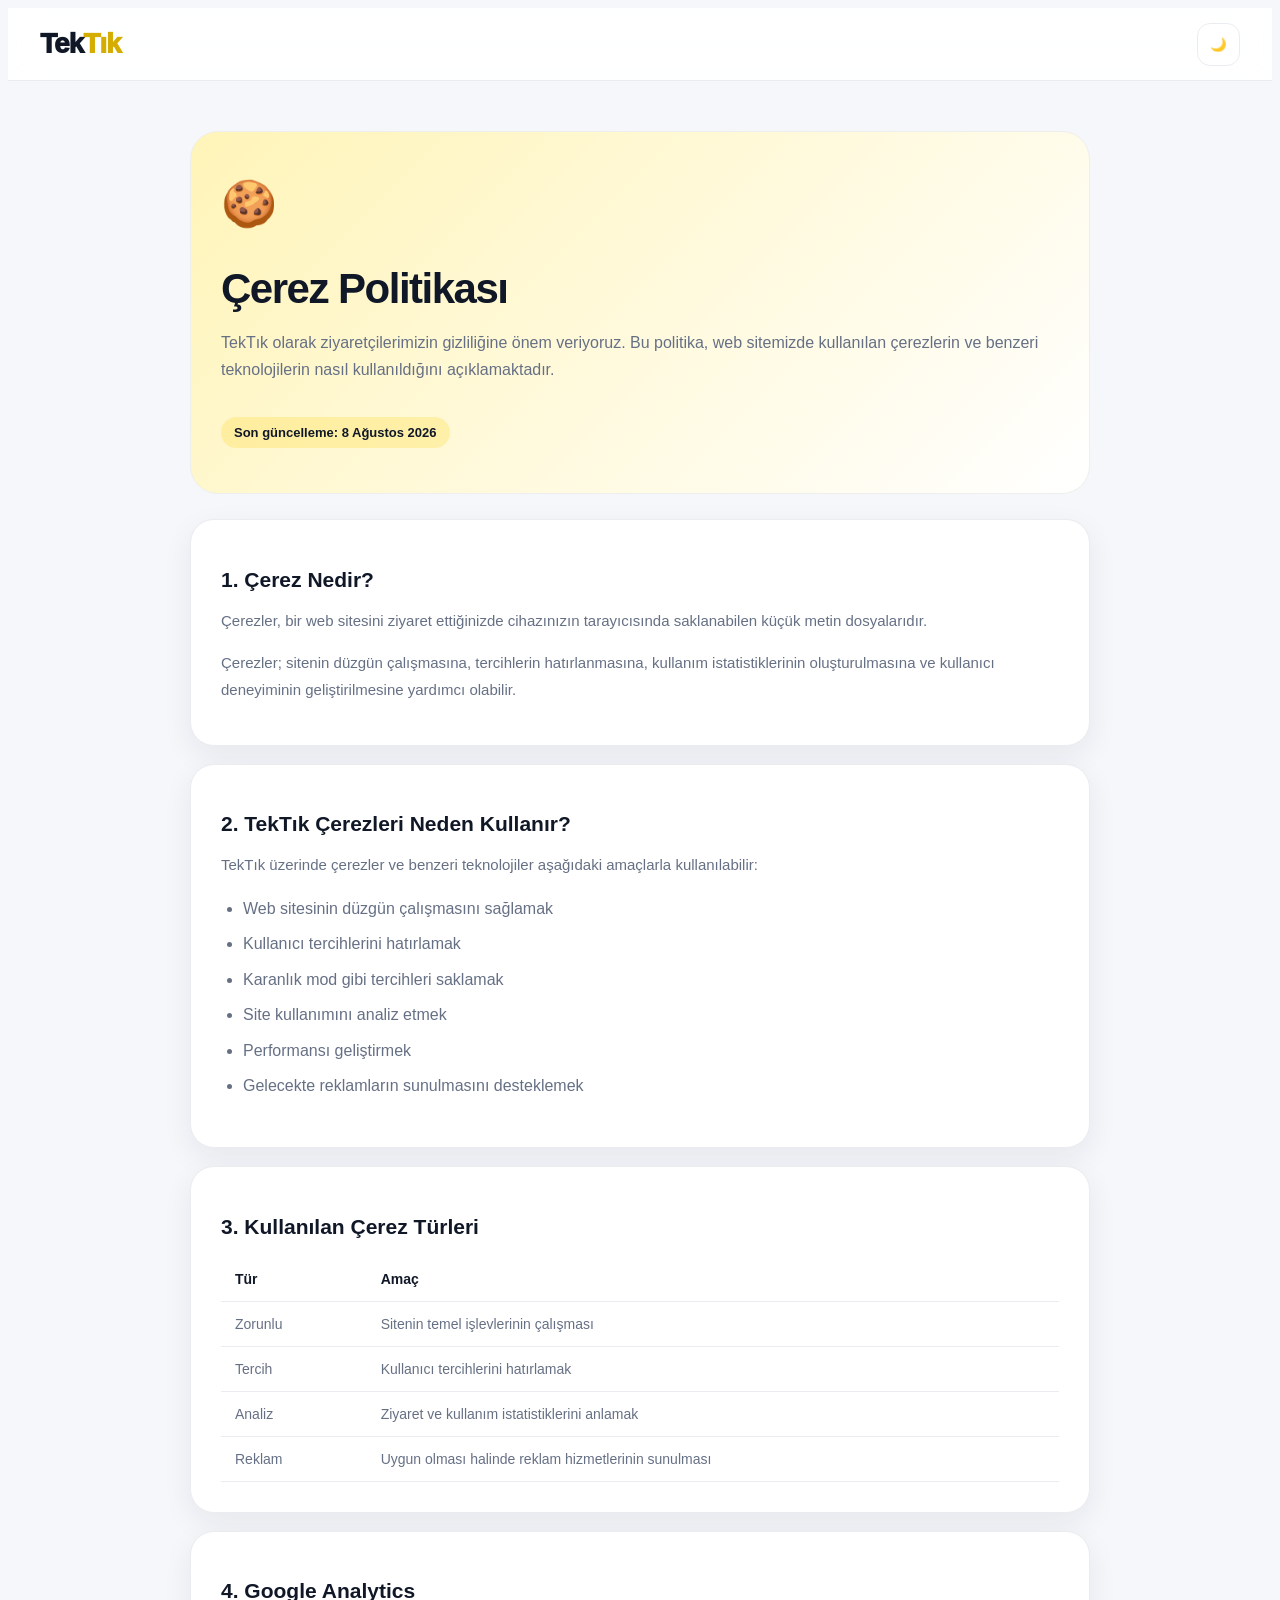
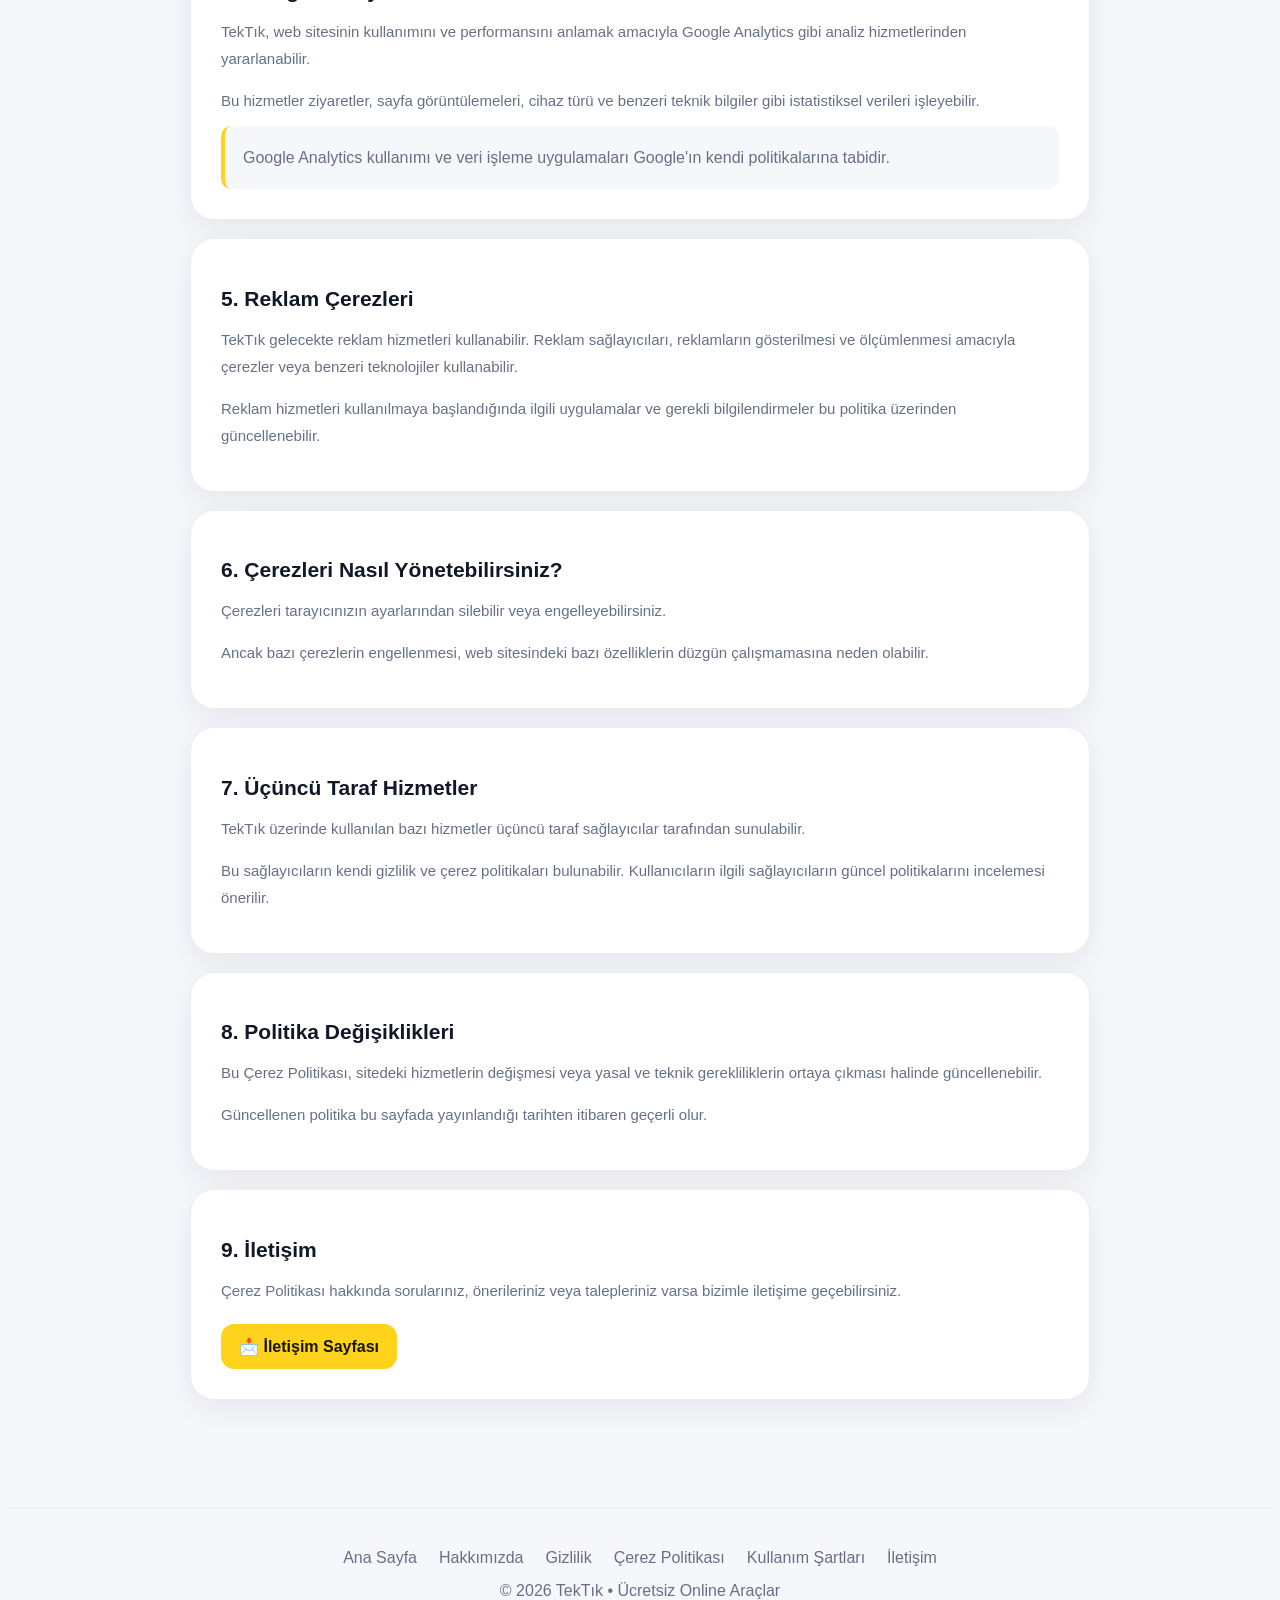
==== cookie-policy.html @ dc40ab45 "Create cookie-policy.html" ====
<!DOCTYPE html>
<html lang="tr">

<head>

<meta charset="UTF-8">
<meta name="viewport" content="width=device-width, initial-scale=1.0">

<title>Çerez Politikası | TekTık</title>

<meta
name="description"
content="TekTık Çerez Politikası. Çerezlerin ve benzeri teknolojilerin nasıl kullanıldığı hakkında bilgi."
>

<meta name="robots" content="index, follow">

<link rel="stylesheet" href="style.css">

<style>

.policy-page{
    max-width:900px;
    margin:0 auto;
    padding:50px 20px 90px;
}

.policy-hero{
    padding:45px 30px;
    border-radius:28px;
    background:linear-gradient(
        135deg,
        #fff4b8,
        #ffffff
    );
    border:1px solid #eee;
    margin-bottom:25px;
}

body.dark .policy-hero{
    background:linear-gradient(
        135deg,
        #302b0d,
        #151922
    );
}

.policy-hero .icon{
    font-size:45px;
    margin-bottom:15px;
}

.policy-hero h1{
    font-size:42px;
    letter-spacing:-1.5px;
    margin-bottom:12px;
}

.policy-hero p{
    color:var(--muted);
    font-size:16px;
    line-height:1.7;
}

.policy-date{
    display:inline-block;
    margin-top:18px;
    padding:8px 13px;
    border-radius:20px;
    background:rgba(255,210,28,.25);
    font-size:13px;
    font-weight:800;
}

.policy-card{
    background:var(--card);
    border:1px solid var(--border);
    border-radius:24px;
    padding:30px;
    margin-bottom:18px;
    box-shadow:var(--shadow);
}

.policy-card h2{
    font-size:21px;
    margin-bottom:13px;
}

.policy-card p{
    color:var(--muted);
    line-height:1.8;
    font-size:15px;
    margin-bottom:12px;
}

.policy-card ul{
    padding-left:22px;
    color:var(--muted);
    line-height:1.9;
}

.policy-card li{
    margin-bottom:5px;
}

.cookie-table{
    width:100%;
    border-collapse:collapse;
    margin-top:18px;
    overflow:hidden;
}

.cookie-table th,
.cookie-table td{
    padding:14px;
    text-align:left;
    border-bottom:1px solid var(--border);
    font-size:14px;
}

.cookie-table th{
    font-weight:900;
    color:var(--text);
}

.cookie-table td{
    color:var(--muted);
}

.info-box{
    padding:18px;
    border-left:4px solid var(--yellow);
    background:var(--bg);
    border-radius:10px;
    color:var(--muted);
    line-height:1.7;
}

.policy-back{
    display:inline-flex;
    margin-top:8px;
    padding:13px 18px;
    border-radius:13px;
    background:var(--yellow);
    color:#171400;
    text-decoration:none;
    font-weight:900;
}

@media(max-width:600px){

    .policy-page{
        padding:30px 15px 60px;
    }

    .policy-hero{
        padding:30px 22px;
    }

    .policy-hero h1{
        font-size:32px;
    }

    .policy-card{
        padding:22px;
    }

    .cookie-table{
        display:block;
        overflow-x:auto;
    }

}

</style>

</head>


<body>

<header>

    <div class="nav">

        <a href="index.html" class="logo">
            Tek<span>Tık</span>
        </a>

        <div class="nav-right">

            <button
                class="nav-btn"
                id="darkBtn"
                aria-label="Karanlık modu değiştir">
                🌙
            </button>

        </div>

    </div>

</header>


<main class="policy-page">


    <!-- HERO -->

    <section class="policy-hero">

        <div class="icon">🍪</div>

        <h1>Çerez Politikası</h1>

        <p>
            TekTık olarak ziyaretçilerimizin gizliliğine
            önem veriyoruz. Bu politika, web sitemizde
            kullanılan çerezlerin ve benzeri teknolojilerin
            nasıl kullanıldığını açıklamaktadır.
        </p>

        <div class="policy-date">
            Son güncelleme: 8 Ağustos 2026
        </div>

    </section>



    <!-- 1 -->

    <section class="policy-card">

        <h2>1. Çerez Nedir?</h2>

        <p>
            Çerezler, bir web sitesini ziyaret ettiğinizde
            cihazınızın tarayıcısında saklanabilen küçük
            metin dosyalarıdır.
        </p>

        <p>
            Çerezler; sitenin düzgün çalışmasına,
            tercihlerin hatırlanmasına, kullanım
            istatistiklerinin oluşturulmasına ve
            kullanıcı deneyiminin geliştirilmesine
            yardımcı olabilir.
        </p>

    </section>



    <!-- 2 -->

    <section class="policy-card">

        <h2>2. TekTık Çerezleri Neden Kullanır?</h2>

        <p>
            TekTık üzerinde çerezler ve benzeri teknolojiler
            aşağıdaki amaçlarla kullanılabilir:
        </p>

        <ul>

            <li>Web sitesinin düzgün çalışmasını sağlamak</li>

            <li>Kullanıcı tercihlerini hatırlamak</li>

            <li>Karanlık mod gibi tercihleri saklamak</li>

            <li>Site kullanımını analiz etmek</li>

            <li>Performansı geliştirmek</li>

            <li>Gelecekte reklamların sunulmasını desteklemek</li>

        </ul>

    </section>



    <!-- 3 -->

    <section class="policy-card">

        <h2>3. Kullanılan Çerez Türleri</h2>

        <table class="cookie-table">

            <thead>

                <tr>
                    <th>Tür</th>
                    <th>Amaç</th>
                </tr>

            </thead>

            <tbody>

                <tr>
                    <td>Zorunlu</td>
                    <td>
                        Sitenin temel işlevlerinin çalışması
                    </td>
                </tr>

                <tr>
                    <td>Tercih</td>
                    <td>
                        Kullanıcı tercihlerini hatırlamak
                    </td>
                </tr>

                <tr>
                    <td>Analiz</td>
                    <td>
                        Ziyaret ve kullanım istatistiklerini
                        anlamak
                    </td>
                </tr>

                <tr>
                    <td>Reklam</td>
                    <td>
                        Uygun olması halinde reklam
                        hizmetlerinin sunulması
                    </td>
                </tr>

            </tbody>

        </table>

    </section>



    <!-- 4 -->

    <section class="policy-card">

        <h2>4. Google Analytics</h2>

        <p>
            TekTık, web sitesinin kullanımını ve
            performansını anlamak amacıyla Google Analytics
            gibi analiz hizmetlerinden yararlanabilir.
        </p>

        <p>
            Bu hizmetler ziyaretler, sayfa görüntülemeleri,
            cihaz türü ve benzeri teknik bilgiler gibi
            istatistiksel verileri işleyebilir.
        </p>

        <div class="info-box">

            Google Analytics kullanımı ve veri işleme
            uygulamaları Google'ın kendi politikalarına
            tabidir.

        </div>

    </section>



    <!-- 5 -->

    <section class="policy-card">

        <h2>5. Reklam Çerezleri</h2>

        <p>
            TekTık gelecekte reklam hizmetleri kullanabilir.
            Reklam sağlayıcıları, reklamların gösterilmesi
            ve ölçümlenmesi amacıyla çerezler veya benzeri
            teknolojiler kullanabilir.
        </p>

        <p>
            Reklam hizmetleri kullanılmaya başlandığında
            ilgili uygulamalar ve gerekli bilgilendirmeler
            bu politika üzerinden güncellenebilir.
        </p>

    </section>



    <!-- 6 -->

    <section class="policy-card">

        <h2>6. Çerezleri Nasıl Yönetebilirsiniz?</h2>

        <p>
            Çerezleri tarayıcınızın ayarlarından
            silebilir veya engelleyebilirsiniz.
        </p>

        <p>
            Ancak bazı çerezlerin engellenmesi,
            web sitesindeki bazı özelliklerin düzgün
            çalışmamasına neden olabilir.
        </p>

    </section>



    <!-- 7 -->

    <section class="policy-card">

        <h2>7. Üçüncü Taraf Hizmetler</h2>

        <p>
            TekTık üzerinde kullanılan bazı hizmetler
            üçüncü taraf sağlayıcılar tarafından
            sunulabilir.
        </p>

        <p>
            Bu sağlayıcıların kendi gizlilik ve çerez
            politikaları bulunabilir. Kullanıcıların ilgili
            sağlayıcıların güncel politikalarını incelemesi
            önerilir.
        </p>

    </section>



    <!-- 8 -->

    <section class="policy-card">

        <h2>8. Politika Değişiklikleri</h2>

        <p>
            Bu Çerez Politikası, sitedeki hizmetlerin
            değişmesi veya yasal ve teknik gerekliliklerin
            ortaya çıkması halinde güncellenebilir.
        </p>

        <p>
            Güncellenen politika bu sayfada yayınlandığı
            tarihten itibaren geçerli olur.
        </p>

    </section>



    <!-- 9 -->

    <section class="policy-card">

        <h2>9. İletişim</h2>

        <p>
            Çerez Politikası hakkında sorularınız,
            önerileriniz veya talepleriniz varsa
            bizimle iletişime geçebilirsiniz.
        </p>

        <a href="contact.html" class="policy-back">
            📩 İletişim Sayfası
        </a>

    </section>


</main>



<footer>

    <div class="footer-links">

        <a href="index.html">Ana Sayfa</a>

        <a href="about.html">Hakkımızda</a>

        <a href="privacy.html">Gizlilik</a>

        <a href="cookie-policy.html">
            Çerez Politikası
        </a>

        <a href="terms.html">
            Kullanım Şartları
        </a>

        <a href="contact.html">
            İletişim
        </a>

    </div>

    © 2026 TekTık • Ücretsiz Online Araçlar

</footer>



<script>

const darkBtn =
document.getElementById("darkBtn");


if(localStorage.getItem("tektik-dark") === "1"){

    document.body.classList.add("dark");

    darkBtn.textContent = "☀️";

}


darkBtn.onclick = () => {

    document.body.classList.toggle("dark");

    const active =
        document.body.classList.contains("dark");

    localStorage.setItem(
        "tektik-dark",
        active ? "1" : "0"
    );

    darkBtn.textContent =
        active ? "☀️" : "🌙";

};

</script>


</body>
</html>
---- style.css ----
<!DOCTYPE html>
<html lang="tr">

<head>

<!-- Google Analytics -->
<script async src="https://www.googletagmanager.com/gtag/js?id=G-N3DVXV4EHP"></script>

<script>
window.dataLayer = window.dataLayer || [];

function gtag(){
    dataLayer.push(arguments);
}

gtag('js', new Date());
gtag('config', 'G-N3DVXV4EHP');
</script>

<meta charset="UTF-8">

<meta name="viewport" content="width=device-width, initial-scale=1.0">

<title>TekTık | Ücretsiz Online Araçlar</title>

<meta
name="description"
content="TekTık ile hesaplama, öğrenci, zaman, metin, güvenlik ve eğlence araçlarını ücretsiz kullan."
>

<meta
name="keywords"
content="hesaplama araçları, online araçlar, yüzde hesaplama, yaş hesaplama, not hesaplama, şifre oluşturucu"
>

<meta name="robots" content="index, follow">

<link rel="stylesheet" href="style.css">

</head>
*{
    margin:0;
    padding:0;
    box-sizing:border-box;
}

:root{
    --bg:#f6f7fb;
    --card:#ffffff;
    --text:#101828;
    --muted:#667085;
    --border:#eaecf0;
    --yellow:#ffd21c;
    --yellow-dark:#d5ac00;
    --shadow:0 10px 30px rgba(16,24,40,.07);
}

body.dark{
    --bg:#0b0e13;
    --card:#151922;
    --text:#f9fafb;
    --muted:#98a2b3;
    --border:#292f3a;
    --shadow:0 10px 35px rgba(0,0,0,.3);
}

html{
    scroll-behavior:smooth;
}

body{
    font-family:Inter,Arial,sans-serif;
    background:var(--bg);
    color:var(--text);
    transition:.25s;
}

/* HEADER */

header{
    position:sticky;
    top:0;
    z-index:100;
    background:rgba(255,255,255,.9);
    backdrop-filter:blur(18px);
    border-bottom:1px solid var(--border);
}

body.dark header{
    background:rgba(15,18,25,.9);
}

.nav{
    max-width:1200px;
    min-height:72px;
    margin:auto;
    padding:0 22px;
    display:flex;
    align-items:center;
    justify-content:space-between;
}

.logo{
    text-decoration:none;
    color:var(--text);
    font-size:28px;
    font-weight:950;
    letter-spacing:-1px;
}

.logo span{
    color:var(--yellow-dark);
}

.nav-right{
    display:flex;
    gap:9px;
}

.nav-btn{
    width:43px;
    height:43px;
    border:1px solid var(--border);
    background:var(--card);
    color:var(--text);
    border-radius:13px;
    transition:.2s;
}

.nav-btn:hover{
    transform:translateY(-2px);
    border-color:var(--yellow);
}

/* HERO */

.hero{
    position:relative;
    overflow:hidden;
    text-align:center;
    padding:90px 20px 65px;
    background:
        radial-gradient(circle at 50% -20%,
        rgba(255,210,28,.28),
        transparent 55%);
}

.badge{
    display:inline-flex;
    align-items:center;
    padding:9px 16px;
    border-radius:50px;
    background:#fff4b8;
    color:#806600;
    font-size:13px;
    font-weight:800;
    margin-bottom:22px;
}

body.dark .badge{
    background:#3a3210;
    color:#ffe36b;
}

.hero h1{
    max-width:850px;
    margin:auto;
    font-size:clamp(43px,7vw,76px);
    line-height:1;
    letter-spacing:-4px;
    font-weight:950;
}

.hero h1 span{
    color:var(--yellow-dark);
}

.hero p{
    max-width:680px;
    margin:22px auto 0;
    color:var(--muted);
    font-size:18px;
}

/* SEARCH */

.search-wrap{
    max-width:720px;
    margin:34px auto 0;
    position:relative;
}

.search{
    width:100%;
    height:62px;
    padding:0 25px 0 57px;
    border:1px solid var(--border);
    border-radius:20px;
    outline:none;
    background:var(--card);
    color:var(--text);
    font-size:16px;
    box-shadow:0 15px 40px rgba(16,24,40,.10);
    transition:.2s;
}

.search:focus{
    border-color:var(--yellow);
    box-shadow:0 15px 45px rgba(255,210,28,.18);
}

.search-icon{
    position:absolute;
    left:20px;
    top:17px;
    font-size:23px;
    z-index:2;
}

/* CONTAINER */

.container{
    max-width:1200px;
    margin:auto;
    padding:10px 22px 80px;
}

.section-head{
    display:flex;
    align-items:end;
    justify-content:space-between;
    margin:28px 0 18px;
}

.section-head h2{
    font-size:25px;
    letter-spacing:-.5px;
}

.section-head small{
    color:var(--muted);
}

/* CATEGORIES */

.categories{
    display:flex;
    gap:9px;
    flex-wrap:wrap;
    margin-bottom:28px;
}

.category{
    border:1px solid var(--border);
    background:var(--card);
    color:var(--text);
    padding:11px 17px;
    border-radius:50px;
    font-size:14px;
    font-weight:800;
    transition:.2s;
}

.category:hover{
    transform:translateY(-2px);
    border-color:var(--yellow);
}

.category.active{
    background:var(--yellow);
    border-color:var(--yellow);
    color:#171400;
    box-shadow:0 7px 20px rgba(255,210,28,.25);
}

/* TOOLS */

.tools{
    display:grid;
    grid-template-columns:repeat(4,1fr);
    gap:17px;
}

.tool{
    position:relative;
    min-height:190px;
    padding:22px;
    border:1px solid var(--border);
    border-radius:22px;
    background:var(--card);
    box-shadow:var(--shadow);
    cursor:pointer;
    transition:
        transform .2s,
        box-shadow .2s,
        border-color .2s;
}

.tool:hover{
    transform:translateY(-6px);
    border-color:var(--yellow);
    box-shadow:0 18px 40px rgba(16,24,40,.12);
}

body.dark .tool:hover{
    box-shadow:0 18px 40px rgba(0,0,0,.35);
}

.tool.hidden{
    display:none;
}

.tool-icon{
    width:55px;
    height:55px;
    display:grid;
    place-items:center;
    border-radius:17px;
    background:#fff4b8;
    font-size:27px;
    margin-bottom:18px;
}

body.dark .tool-icon{
    background:#3a3210;
}

.tool h3{
    font-size:17px;
    margin-bottom:7px;
}

.tool p{
    color:var(--muted);
    font-size:13px;
    line-height:1.5;
}

.favorite{
    position:absolute;
    right:14px;
    top:14px;
    width:35px;
    height:35px;
    border:1px solid var(--border);
    border-radius:11px;
    background:var(--card);
    color:var(--muted);
    transition:.2s;
}

.favorite:hover{
    transform:scale(1.08);
}

.favorite.active{
    color:#d5aa00;
}

/* FEATURES */

.feature-grid{
    display:grid;
    grid-template-columns:repeat(3,1fr);
    gap:18px;
}

.feature{
    position:relative;
    padding:26px;
    border:1px solid var(--border);
    border-radius:22px;
    background:var(--card);
    box-shadow:var(--shadow);
    overflow:hidden;
}

.feature::after{
    content:"";
    position:absolute;
    width:120px;
    height:120px;
    right:-50px;
    top:-50px;
    border-radius:50%;
    background:rgba(255,210,28,.15);
}

.feature-icon{
    font-size:31px;
    margin-bottom:12px;
}

.feature h3{
    font-size:18px;
    margin-bottom:7px;
}

.feature p{
    color:var(--muted);
    font-size:14px;
}

.feature button{
    margin-top:17px;
    border:0;
    padding:11px 17px;
    border-radius:12px;
    background:var(--yellow);
    color:#171400;
    font-weight:900;
    transition:.2s;
}

.feature button:hover{
    transform:translateY(-2px);
}

/* MODAL */

.modal{
    position:fixed;
    inset:0;
    z-index:500;
    display:none;
    align-items:center;
    justify-content:center;
    padding:20px;
    background:rgba(0,0,0,.68);
    backdrop-filter:blur(5px);
}

.modal.show{
    display:flex;
}

.modal-box{
    width:100%;
    max-width:500px;
    max-height:90vh;
    overflow:auto;
    padding:26px;
    border-radius:25px;
    background:var(--card);
    color:var(--text);
    box-shadow:0 30px 80px rgba(0,0,0,.4);
    animation:modalIn .2s ease;
}

@keyframes modalIn{
    from{
        opacity:0;
        transform:translateY(15px) scale(.97);
    }
    to{
        opacity:1;
        transform:none;
    }
}

.modal-header{
    display:flex;
    justify-content:space-between;
    align-items:center;
    margin-bottom:22px;
}

.modal-header h2{
    font-size:23px;
}

.close{
    width:39px;
    height:39px;
    border:0;
    border-radius:11px;
    background:var(--bg);
    color:var(--text);
    font-size:25px;
}

/* INPUTS */

.field{
    margin-bottom:15px;
}

.field label{
    display:block;
    margin-bottom:7px;
    font-size:13px;
    font-weight:800;
}

.field input,
.field textarea,
.field select{
    width:100%;
    padding:14px;
    border:1px solid var(--border);
    border-radius:13px;
    outline:none;
    background:var(--bg);
    color:var(--text);
}

.field input:focus,
.field textarea:focus{
    border-color:var(--yellow);
}

.main-btn{
    width:100%;
    padding:14px;
    border:0;
    border-radius:13px;
    background:var(--yellow);
    color:#171400;
    font-weight:950;
}

.result{
    margin-top:15px;
    padding:17px;
    border:1px solid var(--border);
    border-radius:14px;
    background:var(--bg);
    text-align:center;
    font-weight:800;
    word-break:break-word;
}

.button-row{
    display:flex;
    gap:9px;
}

.button-row button{
    flex:1;
    border:0;
    padding:12px;
    border-radius:12px;
    background:var(--yellow);
    font-weight:900;
}

/* TIMER */

.timer{
    text-align:center;
    font-size:54px;
    font-weight:950;
    margin:25px 0;
    letter-spacing:2px;
}

/* FOOTER */

footer{
    padding:40px 20px;
    text-align:center;
    color:var(--muted);
    border-top:1px solid var(--border);
}

.footer-links{
    display:flex;
    justify-content:center;
    gap:22px;
    flex-wrap:wrap;
    margin-bottom:15px;
}

.footer-links a{
    color:var(--muted);
    text-decoration:none;
}

.footer-links a:hover{
    color:var(--text);
}

/* MOBILE */

@media(max-width:1000px){

    .tools{
        grid-template-columns:repeat(3,1fr);
    }

}

@media(max-width:760px){

    .tools{
        grid-template-columns:repeat(2,1fr);
    }

    .feature-grid{
        grid-template-columns:1fr;
    }

    .hero{
        padding-top:65px;
    }

}

@media(max-width:520px){

    .nav{
        min-height:64px;
        padding:0 15px;
    }

    .logo{
        font-size:24px;
    }

    .nav-btn{
        width:40px;
        height:40px;
    }

    .hero{
        padding:55px 17px 45px;
    }

    .hero h1{
        font-size:45px;
        letter-spacing:-3px;
    }

    .hero p{
        font-size:15px;
    }

    .search{
        height:57px;
        font-size:14px;
    }

    .container{
        padding-left:15px;
        padding-right:15px;
    }

    .tools{
        grid-template-columns:1fr;
    }

    .tool{
        min-height:160px;
    }

    .categories{
        flex-wrap:nowrap;
        overflow-x:auto;
        padding-bottom:6px;
    }

    .category{
        white-space:nowrap;
    }

}
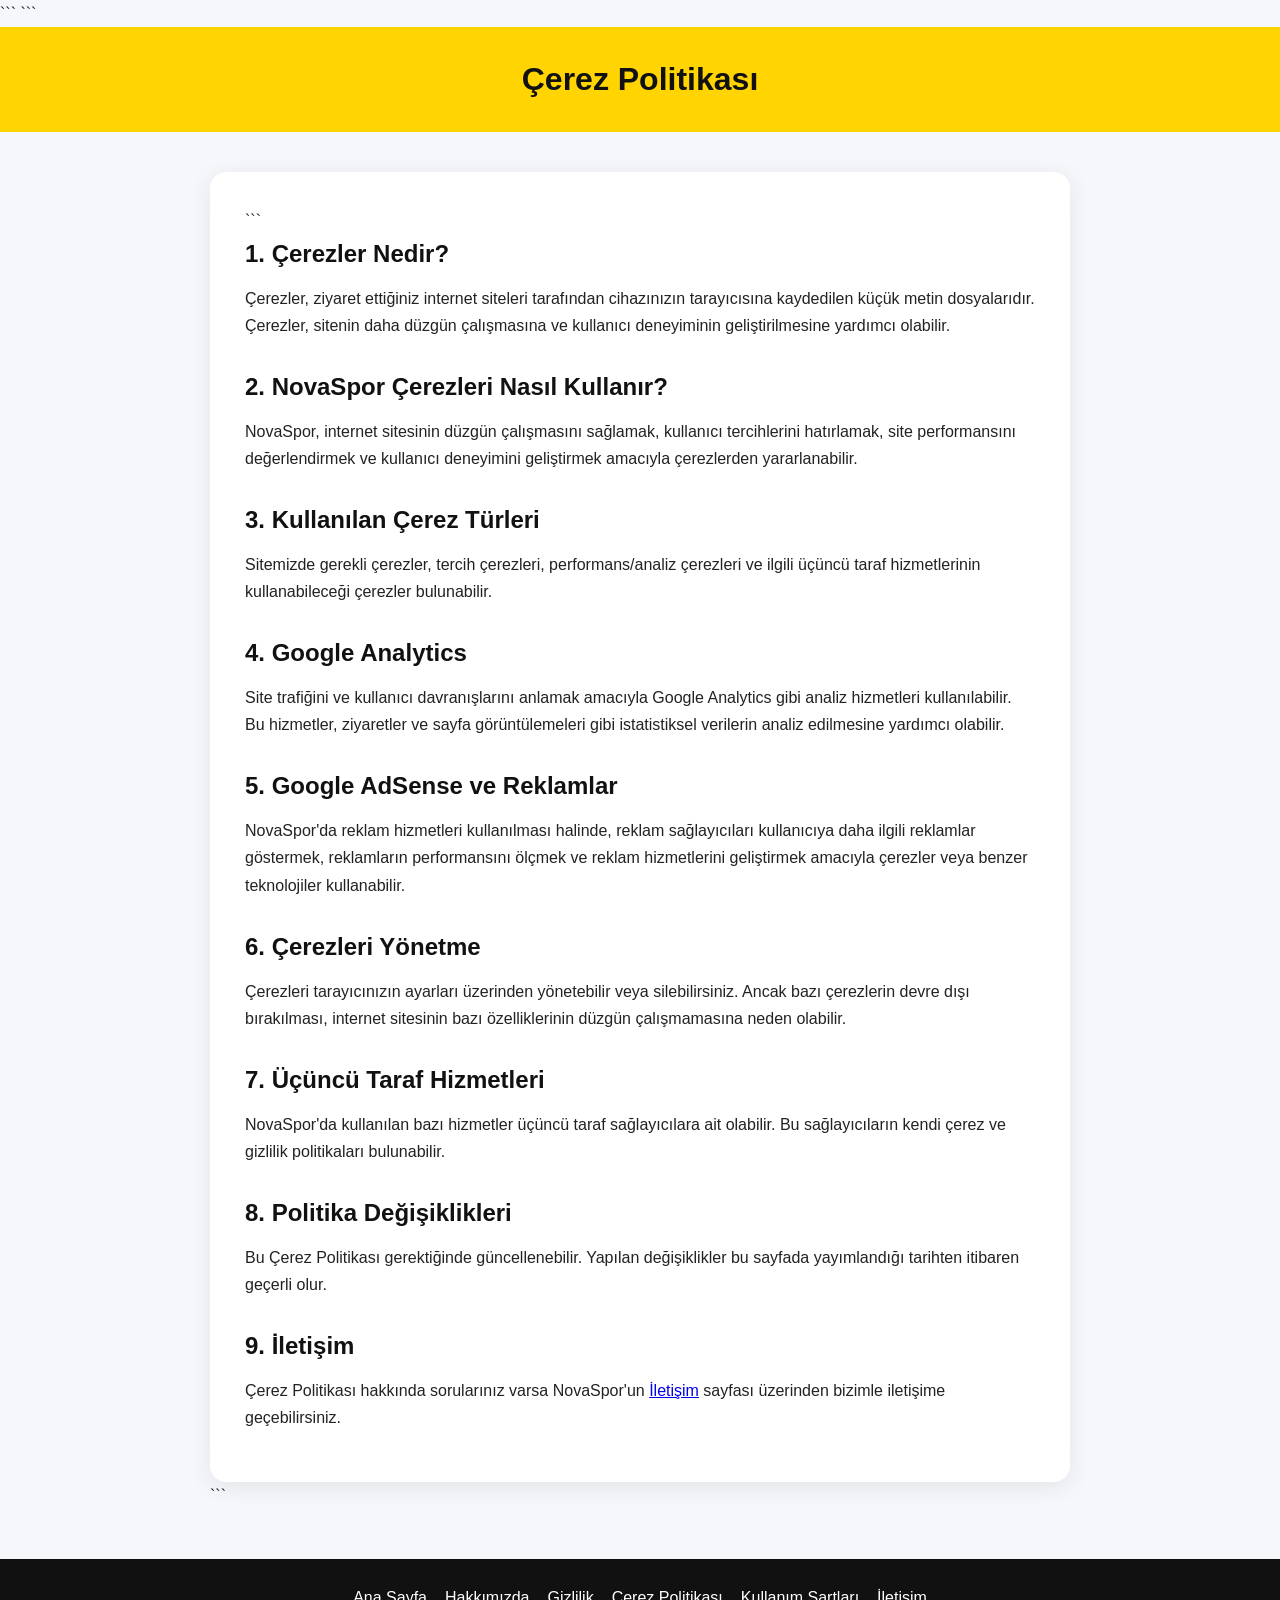
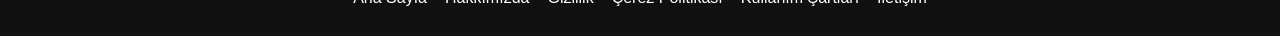
==== commit 74557cb0: "Update cookie-policy.html" ====
--- a/cookie-policy.html
+++ b/cookie-policy.html
@@ -1,551 +1,186 @@
 <!DOCTYPE html>
-<html lang="tr">
 
-<head>
+<html lang="tr"> <head>     <meta charset="UTF-8">     <meta name="viewport" content="width=device-width, initial-scale=1.0">     <title>Çerez Politikası | NovaSpor</title>     <meta name="description" content="NovaSpor Çerez Politikası. Çerezlerin kullanımı ve yönetimi hakkında bilgiler.">
 
-<meta charset="UTF-8">
-<meta name="viewport" content="width=device-width, initial-scale=1.0">
-
-<title>Çerez Politikası | TekTık</title>
-
-<meta
-name="description"
-content="TekTık Çerez Politikası. Çerezlerin ve benzeri teknolojilerin nasıl kullanıldığı hakkında bilgi."
->
-
-<meta name="robots" content="index, follow">
-
-<link rel="stylesheet" href="style.css">
-
+```
 <style>
-
-.policy-page{
-    max-width:900px;
-    margin:0 auto;
-    padding:50px 20px 90px;
-}
-
-.policy-hero{
-    padding:45px 30px;
-    border-radius:28px;
-    background:linear-gradient(
-        135deg,
-        #fff4b8,
-        #ffffff
-    );
-    border:1px solid #eee;
-    margin-bottom:25px;
-}
-
-body.dark .policy-hero{
-    background:linear-gradient(
-        135deg,
-        #302b0d,
-        #151922
-    );
-}
-
-.policy-hero .icon{
-    font-size:45px;
-    margin-bottom:15px;
-}
-
-.policy-hero h1{
-    font-size:42px;
-    letter-spacing:-1.5px;
-    margin-bottom:12px;
-}
-
-.policy-hero p{
-    color:var(--muted);
-    font-size:16px;
-    line-height:1.7;
-}
-
-.policy-date{
-    display:inline-block;
-    margin-top:18px;
-    padding:8px 13px;
-    border-radius:20px;
-    background:rgba(255,210,28,.25);
-    font-size:13px;
-    font-weight:800;
-}
-
-.policy-card{
-    background:var(--card);
-    border:1px solid var(--border);
-    border-radius:24px;
-    padding:30px;
-    margin-bottom:18px;
-    box-shadow:var(--shadow);
-}
-
-.policy-card h2{
-    font-size:21px;
-    margin-bottom:13px;
-}
-
-.policy-card p{
-    color:var(--muted);
-    line-height:1.8;
-    font-size:15px;
-    margin-bottom:12px;
-}
-
-.policy-card ul{
-    padding-left:22px;
-    color:var(--muted);
-    line-height:1.9;
-}
-
-.policy-card li{
-    margin-bottom:5px;
-}
-
-.cookie-table{
-    width:100%;
-    border-collapse:collapse;
-    margin-top:18px;
-    overflow:hidden;
-}
-
-.cookie-table th,
-.cookie-table td{
-    padding:14px;
-    text-align:left;
-    border-bottom:1px solid var(--border);
-    font-size:14px;
-}
-
-.cookie-table th{
-    font-weight:900;
-    color:var(--text);
-}
-
-.cookie-table td{
-    color:var(--muted);
-}
-
-.info-box{
-    padding:18px;
-    border-left:4px solid var(--yellow);
-    background:var(--bg);
-    border-radius:10px;
-    color:var(--muted);
-    line-height:1.7;
-}
-
-.policy-back{
-    display:inline-flex;
-    margin-top:8px;
-    padding:13px 18px;
-    border-radius:13px;
-    background:var(--yellow);
-    color:#171400;
-    text-decoration:none;
-    font-weight:900;
-}
-
-@media(max-width:600px){
-
-    .policy-page{
-        padding:30px 15px 60px;
+    * {
+        box-sizing: border-box;
+        margin: 0;
+        padding: 0;
     }
 
-    .policy-hero{
-        padding:30px 22px;
+    body {
+        font-family: Arial, sans-serif;
+        background: #f5f7fb;
+        color: #222;
+        line-height: 1.7;
     }
 
-    .policy-hero h1{
-        font-size:32px;
+    .header {
+        background: #ffd400;
+        padding: 25px 20px;
+        text-align: center;
     }
 
-    .policy-card{
-        padding:22px;
+    .header h1 {
+        color: #111;
+        font-size: 32px;
     }
 
-    .cookie-table{
-        display:block;
-        overflow-x:auto;
+    .container {
+        max-width: 900px;
+        margin: 40px auto;
+        padding: 0 20px;
     }
 
-}
+    .content {
+        background: white;
+        padding: 35px;
+        border-radius: 16px;
+        box-shadow: 0 5px 25px rgba(0,0,0,.08);
+    }
 
+    h2 {
+        margin: 28px 0 10px;
+        color: #111;
+    }
+
+    h2:first-child {
+        margin-top: 0;
+    }
+
+    p {
+        margin-bottom: 15px;
+    }
+
+    footer {
+        margin-top: 50px;
+        padding: 25px;
+        text-align: center;
+        background: #111;
+    }
+
+    .footer-links {
+        display: flex;
+        justify-content: center;
+        flex-wrap: wrap;
+        gap: 18px;
+    }
+
+    .footer-links a {
+        color: white;
+        text-decoration: none;
+    }
+
+    .footer-links a:hover {
+        color: #ffd400;
+    }
+
+    @media (max-width: 600px) {
+        .content {
+            padding: 22px;
+        }
+
+        .header h1 {
+            font-size: 26px;
+        }
+    }
 </style>
+```
 
 </head>
 
-
 <body>
 
-<header>
-
-    <div class="nav">
-
-        <a href="index.html" class="logo">
-            Tek<span>Tık</span>
-        </a>
-
-        <div class="nav-right">
-
-            <button
-                class="nav-btn"
-                id="darkBtn"
-                aria-label="Karanlık modu değiştir">
-                🌙
-            </button>
-
-        </div>
-
-    </div>
-
+<header class="header">
+    <h1>Çerez Politikası</h1>
 </header>
 
+<main class="container">
+    <div class="content">
 
-<main class="policy-page">
+```
+    <h2>1. Çerezler Nedir?</h2>
+    <p>
+        Çerezler, ziyaret ettiğiniz internet siteleri tarafından cihazınızın
+        tarayıcısına kaydedilen küçük metin dosyalarıdır. Çerezler, sitenin
+        daha düzgün çalışmasına ve kullanıcı deneyiminin geliştirilmesine
+        yardımcı olabilir.
+    </p>
 
+    <h2>2. NovaSpor Çerezleri Nasıl Kullanır?</h2>
+    <p>
+        NovaSpor, internet sitesinin düzgün çalışmasını sağlamak, kullanıcı
+        tercihlerini hatırlamak, site performansını değerlendirmek ve
+        kullanıcı deneyimini geliştirmek amacıyla çerezlerden yararlanabilir.
+    </p>
 
-    <!-- HERO -->
+    <h2>3. Kullanılan Çerez Türleri</h2>
+    <p>
+        Sitemizde gerekli çerezler, tercih çerezleri, performans/analiz
+        çerezleri ve ilgili üçüncü taraf hizmetlerinin kullanabileceği
+        çerezler bulunabilir.
+    </p>
 
-    <section class="policy-hero">
+    <h2>4. Google Analytics</h2>
+    <p>
+        Site trafiğini ve kullanıcı davranışlarını anlamak amacıyla Google
+        Analytics gibi analiz hizmetleri kullanılabilir. Bu hizmetler,
+        ziyaretler ve sayfa görüntülemeleri gibi istatistiksel verilerin
+        analiz edilmesine yardımcı olabilir.
+    </p>
 
-        <div class="icon">🍪</div>
+    <h2>5. Google AdSense ve Reklamlar</h2>
+    <p>
+        NovaSpor'da reklam hizmetleri kullanılması halinde, reklam sağlayıcıları
+        kullanıcıya daha ilgili reklamlar göstermek, reklamların performansını
+        ölçmek ve reklam hizmetlerini geliştirmek amacıyla çerezler veya benzer
+        teknolojiler kullanabilir.
+    </p>
 
-        <h1>Çerez Politikası</h1>
+    <h2>6. Çerezleri Yönetme</h2>
+    <p>
+        Çerezleri tarayıcınızın ayarları üzerinden yönetebilir veya
+        silebilirsiniz. Ancak bazı çerezlerin devre dışı bırakılması,
+        internet sitesinin bazı özelliklerinin düzgün çalışmamasına neden olabilir.
+    </p>
 
-        <p>
-            TekTık olarak ziyaretçilerimizin gizliliğine
-            önem veriyoruz. Bu politika, web sitemizde
-            kullanılan çerezlerin ve benzeri teknolojilerin
-            nasıl kullanıldığını açıklamaktadır.
-        </p>
+    <h2>7. Üçüncü Taraf Hizmetleri</h2>
+    <p>
+        NovaSpor'da kullanılan bazı hizmetler üçüncü taraf sağlayıcılara ait
+        olabilir. Bu sağlayıcıların kendi çerez ve gizlilik politikaları
+        bulunabilir.
+    </p>
 
-        <div class="policy-date">
-            Son güncelleme: 8 Ağustos 2026
-        </div>
+    <h2>8. Politika Değişiklikleri</h2>
+    <p>
+        Bu Çerez Politikası gerektiğinde güncellenebilir. Yapılan değişiklikler
+        bu sayfada yayımlandığı tarihten itibaren geçerli olur.
+    </p>
 
-    </section>
+    <h2>9. İletişim</h2>
+    <p>
+        Çerez Politikası hakkında sorularınız varsa NovaSpor'un
+        <a href="contact.html">İletişim</a> sayfası üzerinden bizimle
+        iletişime geçebilirsiniz.
+    </p>
 
-
-
-    <!-- 1 -->
-
-    <section class="policy-card">
-
-        <h2>1. Çerez Nedir?</h2>
-
-        <p>
-            Çerezler, bir web sitesini ziyaret ettiğinizde
-            cihazınızın tarayıcısında saklanabilen küçük
-            metin dosyalarıdır.
-        </p>
-
-        <p>
-            Çerezler; sitenin düzgün çalışmasına,
-            tercihlerin hatırlanmasına, kullanım
-            istatistiklerinin oluşturulmasına ve
-            kullanıcı deneyiminin geliştirilmesine
-            yardımcı olabilir.
-        </p>
-
-    </section>
-
-
-
-    <!-- 2 -->
-
-    <section class="policy-card">
-
-        <h2>2. TekTık Çerezleri Neden Kullanır?</h2>
-
-        <p>
-            TekTık üzerinde çerezler ve benzeri teknolojiler
-            aşağıdaki amaçlarla kullanılabilir:
-        </p>
-
-        <ul>
-
-            <li>Web sitesinin düzgün çalışmasını sağlamak</li>
-
-            <li>Kullanıcı tercihlerini hatırlamak</li>
-
-            <li>Karanlık mod gibi tercihleri saklamak</li>
-
-            <li>Site kullanımını analiz etmek</li>
-
-            <li>Performansı geliştirmek</li>
-
-            <li>Gelecekte reklamların sunulmasını desteklemek</li>
-
-        </ul>
-
-    </section>
-
-
-
-    <!-- 3 -->
-
-    <section class="policy-card">
-
-        <h2>3. Kullanılan Çerez Türleri</h2>
-
-        <table class="cookie-table">
-
-            <thead>
-
-                <tr>
-                    <th>Tür</th>
-                    <th>Amaç</th>
-                </tr>
-
-            </thead>
-
-            <tbody>
-
-                <tr>
-                    <td>Zorunlu</td>
-                    <td>
-                        Sitenin temel işlevlerinin çalışması
-                    </td>
-                </tr>
-
-                <tr>
-                    <td>Tercih</td>
-                    <td>
-                        Kullanıcı tercihlerini hatırlamak
-                    </td>
-                </tr>
-
-                <tr>
-                    <td>Analiz</td>
-                    <td>
-                        Ziyaret ve kullanım istatistiklerini
-                        anlamak
-                    </td>
-                </tr>
-
-                <tr>
-                    <td>Reklam</td>
-                    <td>
-                        Uygun olması halinde reklam
-                        hizmetlerinin sunulması
-                    </td>
-                </tr>
-
-            </tbody>
-
-        </table>
-
-    </section>
-
-
-
-    <!-- 4 -->
-
-    <section class="policy-card">
-
-        <h2>4. Google Analytics</h2>
-
-        <p>
-            TekTık, web sitesinin kullanımını ve
-            performansını anlamak amacıyla Google Analytics
-            gibi analiz hizmetlerinden yararlanabilir.
-        </p>
-
-        <p>
-            Bu hizmetler ziyaretler, sayfa görüntülemeleri,
-            cihaz türü ve benzeri teknik bilgiler gibi
-            istatistiksel verileri işleyebilir.
-        </p>
-
-        <div class="info-box">
-
-            Google Analytics kullanımı ve veri işleme
-            uygulamaları Google'ın kendi politikalarına
-            tabidir.
-
-        </div>
-
-    </section>
-
-
-
-    <!-- 5 -->
-
-    <section class="policy-card">
-
-        <h2>5. Reklam Çerezleri</h2>
-
-        <p>
-            TekTık gelecekte reklam hizmetleri kullanabilir.
-            Reklam sağlayıcıları, reklamların gösterilmesi
-            ve ölçümlenmesi amacıyla çerezler veya benzeri
-            teknolojiler kullanabilir.
-        </p>
-
-        <p>
-            Reklam hizmetleri kullanılmaya başlandığında
-            ilgili uygulamalar ve gerekli bilgilendirmeler
-            bu politika üzerinden güncellenebilir.
-        </p>
-
-    </section>
-
-
-
-    <!-- 6 -->
-
-    <section class="policy-card">
-
-        <h2>6. Çerezleri Nasıl Yönetebilirsiniz?</h2>
-
-        <p>
-            Çerezleri tarayıcınızın ayarlarından
-            silebilir veya engelleyebilirsiniz.
-        </p>
-
-        <p>
-            Ancak bazı çerezlerin engellenmesi,
-            web sitesindeki bazı özelliklerin düzgün
-            çalışmamasına neden olabilir.
-        </p>
-
-    </section>
-
-
-
-    <!-- 7 -->
-
-    <section class="policy-card">
-
-        <h2>7. Üçüncü Taraf Hizmetler</h2>
-
-        <p>
-            TekTık üzerinde kullanılan bazı hizmetler
-            üçüncü taraf sağlayıcılar tarafından
-            sunulabilir.
-        </p>
-
-        <p>
-            Bu sağlayıcıların kendi gizlilik ve çerez
-            politikaları bulunabilir. Kullanıcıların ilgili
-            sağlayıcıların güncel politikalarını incelemesi
-            önerilir.
-        </p>
-
-    </section>
-
-
-
-    <!-- 8 -->
-
-    <section class="policy-card">
-
-        <h2>8. Politika Değişiklikleri</h2>
-
-        <p>
-            Bu Çerez Politikası, sitedeki hizmetlerin
-            değişmesi veya yasal ve teknik gerekliliklerin
-            ortaya çıkması halinde güncellenebilir.
-        </p>
-
-        <p>
-            Güncellenen politika bu sayfada yayınlandığı
-            tarihten itibaren geçerli olur.
-        </p>
-
-    </section>
-
-
-
-    <!-- 9 -->
-
-    <section class="policy-card">
-
-        <h2>9. İletişim</h2>
-
-        <p>
-            Çerez Politikası hakkında sorularınız,
-            önerileriniz veya talepleriniz varsa
-            bizimle iletişime geçebilirsiniz.
-        </p>
-
-        <a href="contact.html" class="policy-back">
-            📩 İletişim Sayfası
-        </a>
-
-    </section>
-
+</div>
+```
 
 </main>
 
-
-
 <footer>
-
     <div class="footer-links">
-
         <a href="index.html">Ana Sayfa</a>
-
         <a href="about.html">Hakkımızda</a>
-
         <a href="privacy.html">Gizlilik</a>
-
-        <a href="cookie-policy.html">
-            Çerez Politikası
-        </a>
-
-        <a href="terms.html">
-            Kullanım Şartları
-        </a>
-
-        <a href="contact.html">
-            İletişim
-        </a>
-
+        <a href="cookie-policy.html">Çerez Politikası</a>
+        <a href="terms.html">Kullanım Şartları</a>
+        <a href="contact.html">İletişim</a>
     </div>
-
-    © 2026 TekTık • Ücretsiz Online Araçlar
-
 </footer>
-
-
-
-<script>
-
-const darkBtn =
-document.getElementById("darkBtn");
-
-
-if(localStorage.getItem("tektik-dark") === "1"){
-
-    document.body.classList.add("dark");
-
-    darkBtn.textContent = "☀️";
-
-}
-
-
-darkBtn.onclick = () => {
-
-    document.body.classList.toggle("dark");
-
-    const active =
-        document.body.classList.contains("dark");
-
-    localStorage.setItem(
-        "tektik-dark",
-        active ? "1" : "0"
-    );
-
-    darkBtn.textContent =
-        active ? "☀️" : "🌙";
-
-};
-
-</script>
-
 
 </body>
 </html>
